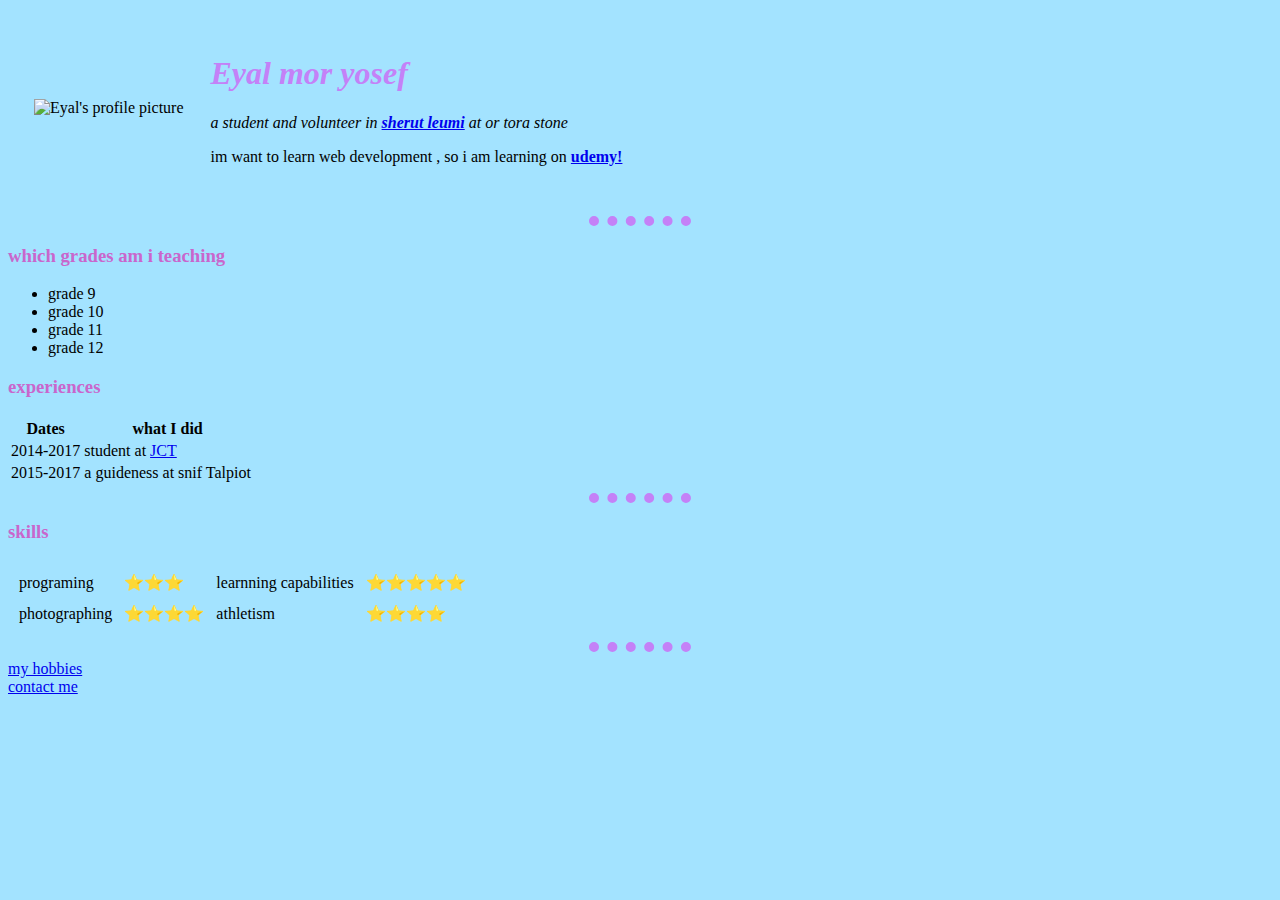
==== index.html @ efbfe40b "Add files via upload" ====
<!DOCTYPE html>
<html>
  <head>
    <meta charset="utf-8">
    <title>Eyal's personal site</title>

    <link rel="stylesheet" href="CSS/styles.css">

  </head>

  <body>

        <!-- picture and name-->
    <table cellspacing="25">
      <tr>
        <td><img src="images/eyal.png" alt="Eyal's profile picture" width="200" height="200"></td>
        <td><h1>Eyal mor yosef</h1>
          <p><em>a student and volunteer in <strong><a href="https://www.kolzchut.org.il/he/%D7%A9%D7%99%D7%A8%D7%95%D7%AA_%D7%9C%D7%90%D7%95%D7%9E%D7%99-%D7%90%D7%96%D7%A8%D7%97%D7%99">sherut leumi</a></strong> at or tora stone</em></p>
          <p>im want to learn web development , so i am learning on <strong><a href="https://www.udemy.com/">udemy!</a></strong> </p>
        </td>
      </tr>
    </table>
                       <!--taching -->
      <hr>
    <h3>which grades am i teaching</h3>

    <ul>
      <li>grade 9</li>
      <li>grade 10</li>
      <li>grade 11</li>
      <li>grade 12</li>
    </ul>
    <h3>experiences</h3>
    <table>
      <thead>
        <th>Dates</th>
        <th>what I did</th>
      </thead>
      <tbody>
        <tr>
          <td>2014-2017</td>
          <td>student at <a href="https://www.jct.ac.il/">JCT</a></td>
        </tr>
        <tr>
          <td>2015-2017</td>
          <td>a guideness at snif Talpiot</td>
        </tr>
      </tbody>
    </table>
<hr>

   <!--skills-->
    <h3>skills</h3>
    <table cellspacing=10>
      <tr>
        <td>programing </td>
        <td><span>⭐⭐⭐</span></td>
          <td>learnning capabilities </td>
          <td><span>⭐⭐⭐⭐⭐</span></td>
      </tr>
      <tr>
        <td>photographing </td>
        <td><span>⭐⭐⭐⭐</span></td>
        <td>athletism </td>
        <td> <span>⭐⭐⭐⭐</span> </td>
      </tr>
    </table>
    <hr>
    <!--hobbies link-->
 <a href="hobbies.html">my hobbies</a>
 <br>
 <!--detalis link-->
 <a href="contactDetails.html">contact me</a>
  </body>
</html>
---- CSS/styles.css ----
body  {
    background-color: #a3e3ff;
  }
  hr {

    border-style: none;
    border-top-style: dotted;
    border-color: #c481f7;
    border-width: 10px;

    width: 8%;
  }
  h1{
    color: #c481f7;
    font-style: italic;
  }
  h3{
    color: #c966cc;
  }
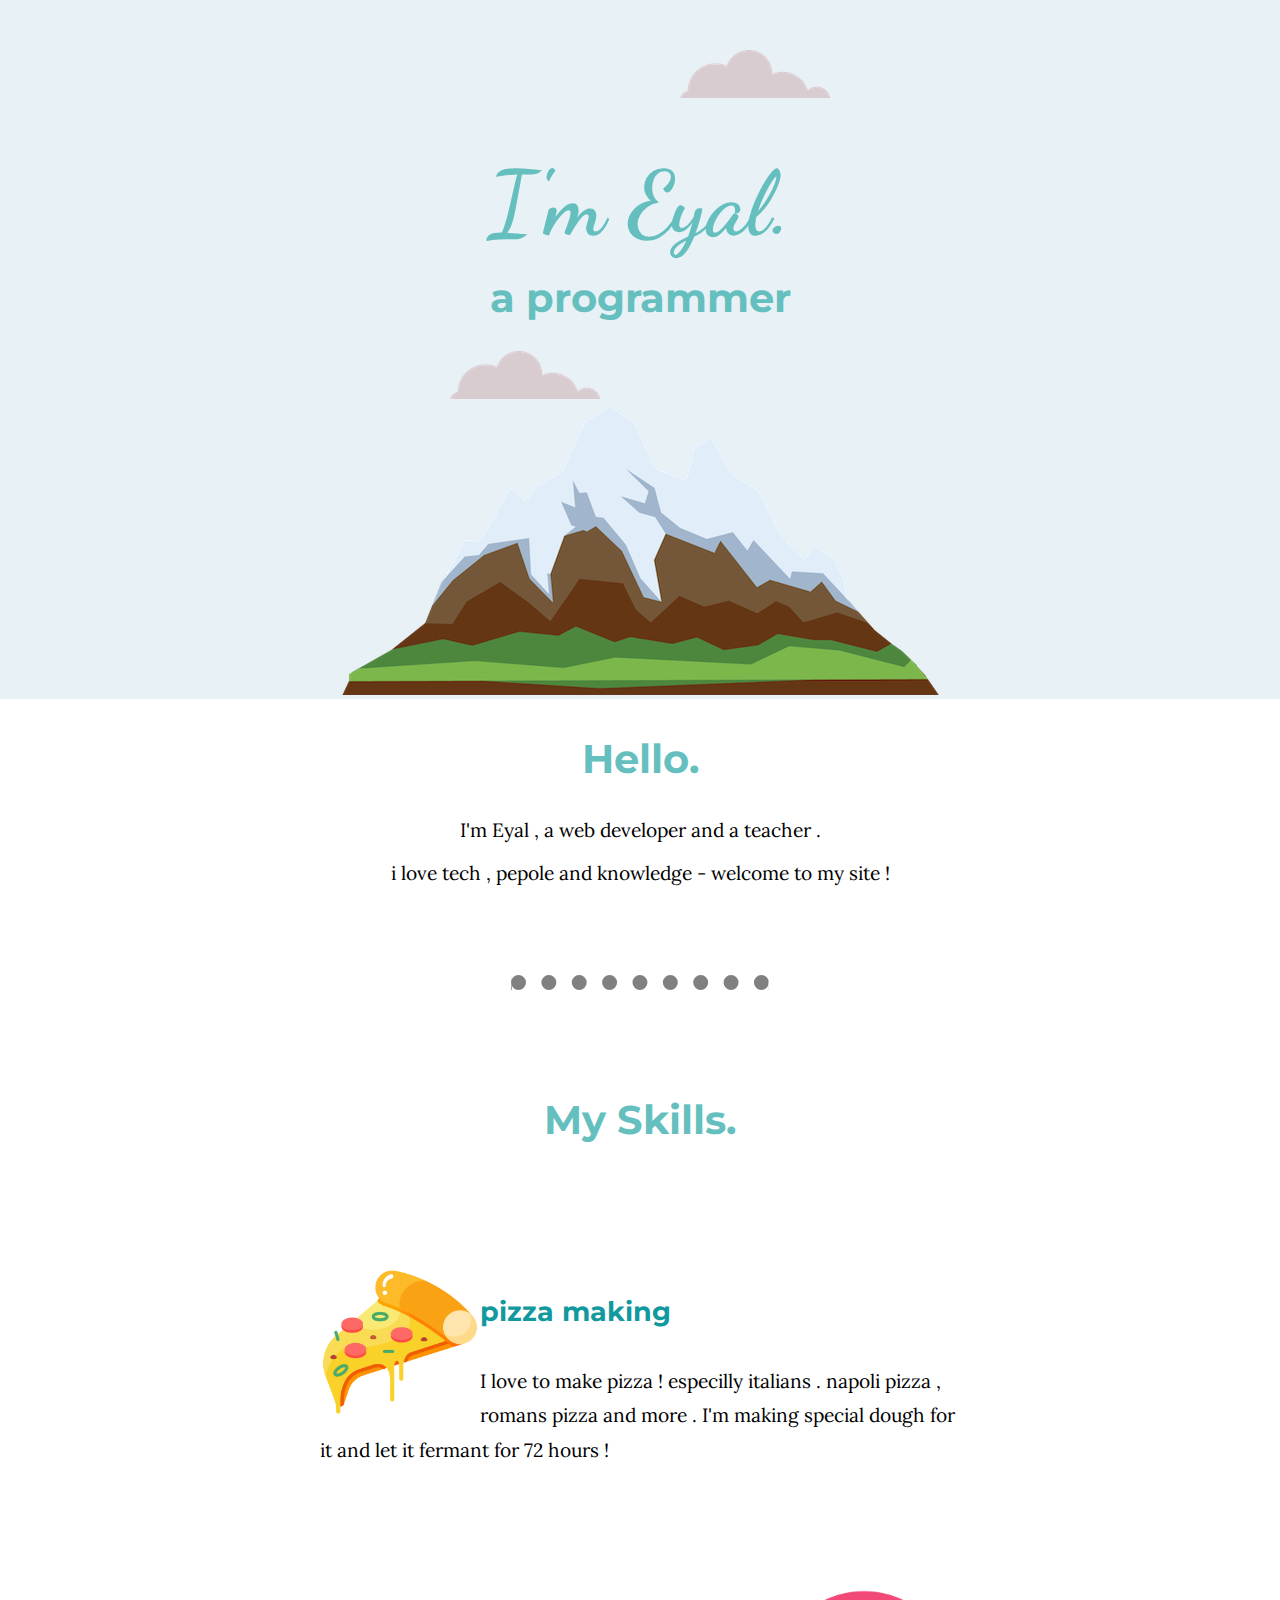
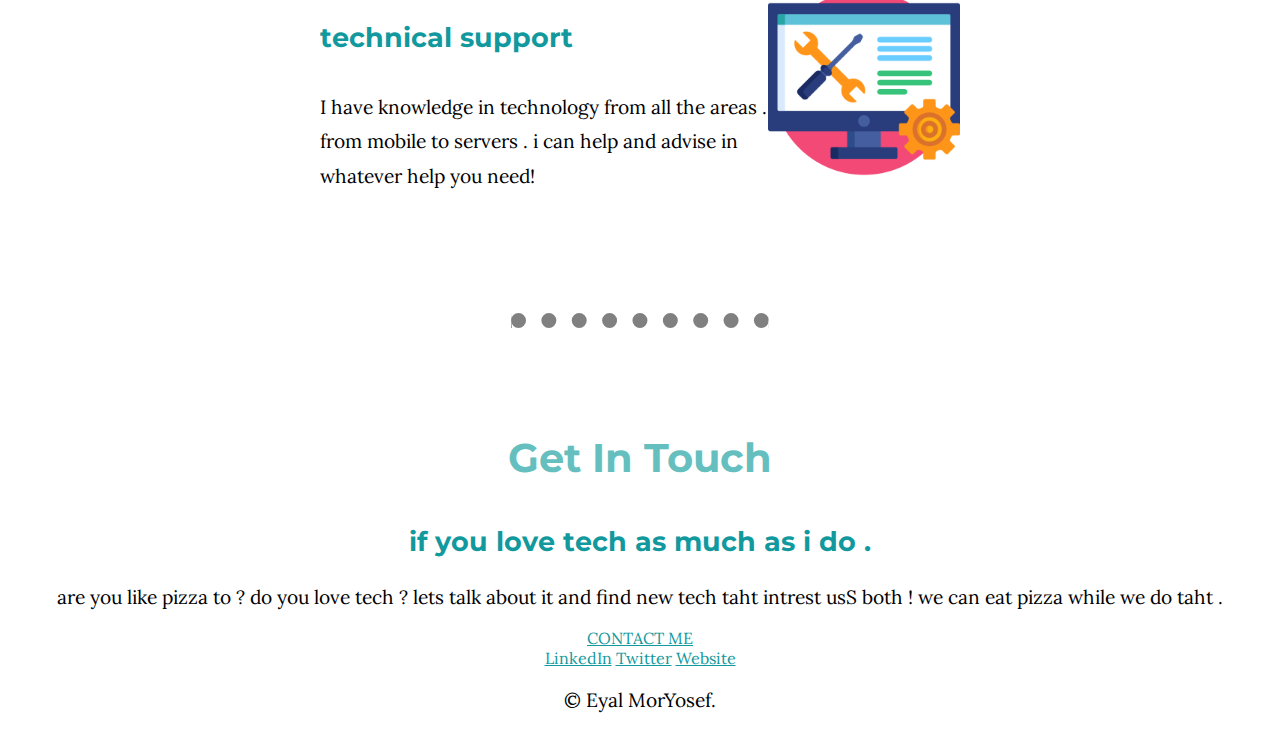
==== commit 816c6c07: "update number 3" ====
--- a/index.html
+++ b/index.html
@@ -1,75 +1,76 @@
 <!DOCTYPE html>
 <html>
-  <head>
-    <meta charset="utf-8">
-    <title>Eyal's personal site</title>
 
-    <link rel="stylesheet" href="CSS/styles.css">
+<head>
+  <meta charset="utf-8">
+  <title>Eyal MorYosef</title>
+  <link rel="stylesheet" href="css/styles.css">
+  <link rel="icon" href="favicon.ico">
+  <link rel="preconnect" href="https://fonts.googleapis.com">
+  <link rel="preconnect" href="https://fonts.gstatic.com" crossorigin>
+  <link href="https://fonts.googleapis.com/css2?family=Dancing+Script&family=Lora&family=Montserrat:wght@100&family=Source+Serif+Pro:wght@200&family=Tapestry&family=Water+Brush&display=swap" rel="stylesheet">
+</head>
 
-  </head>
+<body>
+  <div class="top-container">
+    <img class="top-cloud" src="images\cloud.png" alt="cloud">
+    <h1>I'm Eyal.</h1>
+    <h2>a programmer</h2>
+    <img class="bottom-cloud" src="images\cloud.png" alt="cloud">
+    <img src="images\mountain.png" alt="mountain">
+  </div>
 
-  <body>
 
-        <!-- picture and name-->
-    <table cellspacing="25">
-      <tr>
-        <td><img src="images/eyal.png" alt="Eyal's profile picture" width="200" height="200"></td>
-        <td><h1>Eyal mor yosef</h1>
-          <p><em>a student and volunteer in <strong><a href="https://www.kolzchut.org.il/he/%D7%A9%D7%99%D7%A8%D7%95%D7%AA_%D7%9C%D7%90%D7%95%D7%9E%D7%99-%D7%90%D7%96%D7%A8%D7%97%D7%99">sherut leumi</a></strong> at or tora stone</em></p>
-          <p>im want to learn web development , so i am learning on <strong><a href="https://www.udemy.com/">udemy!</a></strong> </p>
-        </td>
-      </tr>
-    </table>
-                       <!--taching -->
-      <hr>
-    <h3>which grades am i teaching</h3>
 
-    <ul>
-      <li>grade 9</li>
-      <li>grade 10</li>
-      <li>grade 11</li>
-      <li>grade 12</li>
-    </ul>
-    <h3>experiences</h3>
-    <table>
-      <thead>
-        <th>Dates</th>
-        <th>what I did</th>
-      </thead>
-      <tbody>
-        <tr>
-          <td>2014-2017</td>
-          <td>student at <a href="https://www.jct.ac.il/">JCT</a></td>
-        </tr>
-        <tr>
-          <td>2015-2017</td>
-          <td>a guideness at snif Talpiot</td>
-        </tr>
-      </tbody>
-    </table>
-<hr>
+  <div class="middle-container">
+    <div class="profile">
+      <img src="" alt="">
+      <h2>Hello.</h2>
+      <p>I'm Eyal , a web developer and a teacher .</p>
+      <p>i love tech , pepole and knowledge - welcome to my site !</p>
+    </div>
 
-   <!--skills-->
-    <h3>skills</h3>
-    <table cellspacing=10>
-      <tr>
-        <td>programing </td>
-        <td><span>⭐⭐⭐</span></td>
-          <td>learnning capabilities </td>
-          <td><span>⭐⭐⭐⭐⭐</span></td>
-      </tr>
-      <tr>
-        <td>photographing </td>
-        <td><span>⭐⭐⭐⭐</span></td>
-        <td>athletism </td>
-        <td> <span>⭐⭐⭐⭐</span> </td>
-      </tr>
-    </table>
+
     <hr>
-    <!--hobbies link-->
- <a href="hobbies.html">my hobbies</a>
- <br>
- <!--detalis link-->
- <a href="contactDetails.html">contact me</a>
-  </body>
+
+
+    <div class="skills">
+      <h2>My Skills.</h2>
+      <div class="skill-row clearfix">
+        <img class="pizza-image" src="images/pizza.png" alt="teacher">
+        <!--  <a class="image-refer-link clear-right" href="https://www.flaticon.com/free-icons/teaching" title="teaching icons">Teaching icons created by Freepik - Flaticon</a>-->
+        <h3>pizza making</h3>
+        <p>I love to make pizza ! especilly italians . napoli pizza , romans pizza and more . I'm making special dough for it and let it fermant for 72 hours !  </p>
+      </div>
+      <div class="skill-row clearfix">
+        <img class="tech-image" src="images/technical-support.png" alt="tech support">
+        <!--    <a class="image-refer-link clear-left" href="https://www.flaticon.com/free-icons/support" title="support icons">Support icons created by Freepik - Flaticon</a>-->
+        <h3>technical support</h3>
+        <p>I have knowledge in technology from all the areas . from mobile to servers . i can help and advise in whatever help you need!</p>
+      </div>
+    </div>
+
+
+  </div>
+
+  <hr>
+  <div class="contact-me">
+    <h2>Get In Touch</h2>
+    <h3>if you love tech as much as i do .</h3>
+    <p>are you like pizza to ? do you love tech ? lets talk about it and find new tech taht intrest usS both ! we can eat pizza while we do taht .</p>
+    <a class="btn" href="mailto:eyaloosh110@gmail.com">CONTACT ME</a>
+  </div>
+  </div>
+
+
+  <div class="bottom-container">
+    <a class="footer-link" href="https://www.linkedin.com/">LinkedIn</a>
+    <a class="footer-link" href="https://twitter.com/">Twitter</a>
+    <a class="footer-link" href="https://www.appbrewery.co/">Website</a>
+    <p>© Eyal MorYosef.</p>
+  </div>
+
+  </div>
+</body>
+
 </html>
--- a/css/styles.css
+++ b/css/styles.css
@@ -0,0 +1,86 @@
+body {
+  margin: 0;
+  text-align: center;
+  font-family: 'Lora', serif;
+}
+
+hr {
+  size: 1000px;
+  width: 20%;
+  border-bottom: none;
+  border-top: dotted;
+  border-top-width: 15px;
+  margin: 90px auto;
+}
+
+h1 {
+  margin: 50px auto 0px auto;
+  font-family: 'Dancing Script', cursive;
+  font-size: 90px;
+  color: #66BFBF;
+}
+
+.top-container {
+  background-color: #E8F1F5;
+  position: relative;
+  padding-top: 100px;
+}
+
+.middle-container {
+}
+
+.bottom-container {}
+
+.top-cloud {
+  position: absolute;
+  right: 450px;
+  top: 50px;
+}
+
+.bottom-cloud{
+  position: absolute;
+  bottom: 300px;
+  left: 450px;
+}
+
+h2 {
+  color: #66BFBF;
+  font-family: 'Montserrat', sans-serif;
+  font-size: 2.5rem;
+
+  line-height: 2;
+  margin-bottom: 0px;
+  margin-top: 0px;
+}
+
+h3 {
+  font-family: 'Montserrat', sans-serif;
+  color: #11999E;
+  font-size: 1.7rem;
+}
+
+a {
+  color: #11999E;
+}
+
+.skill-row {
+  width: 50%;
+  margin: 100px auto;
+  text-align: left;
+  line-height: 1.8;
+}
+
+.pizza-image {
+  float: left;
+  width: 25%;
+}
+
+.tech-image {
+  width: 30%;
+  float: right;
+}
+.clearfix {
+ overflow: auto;}
+p{
+  font-size: 1.2rem;
+}
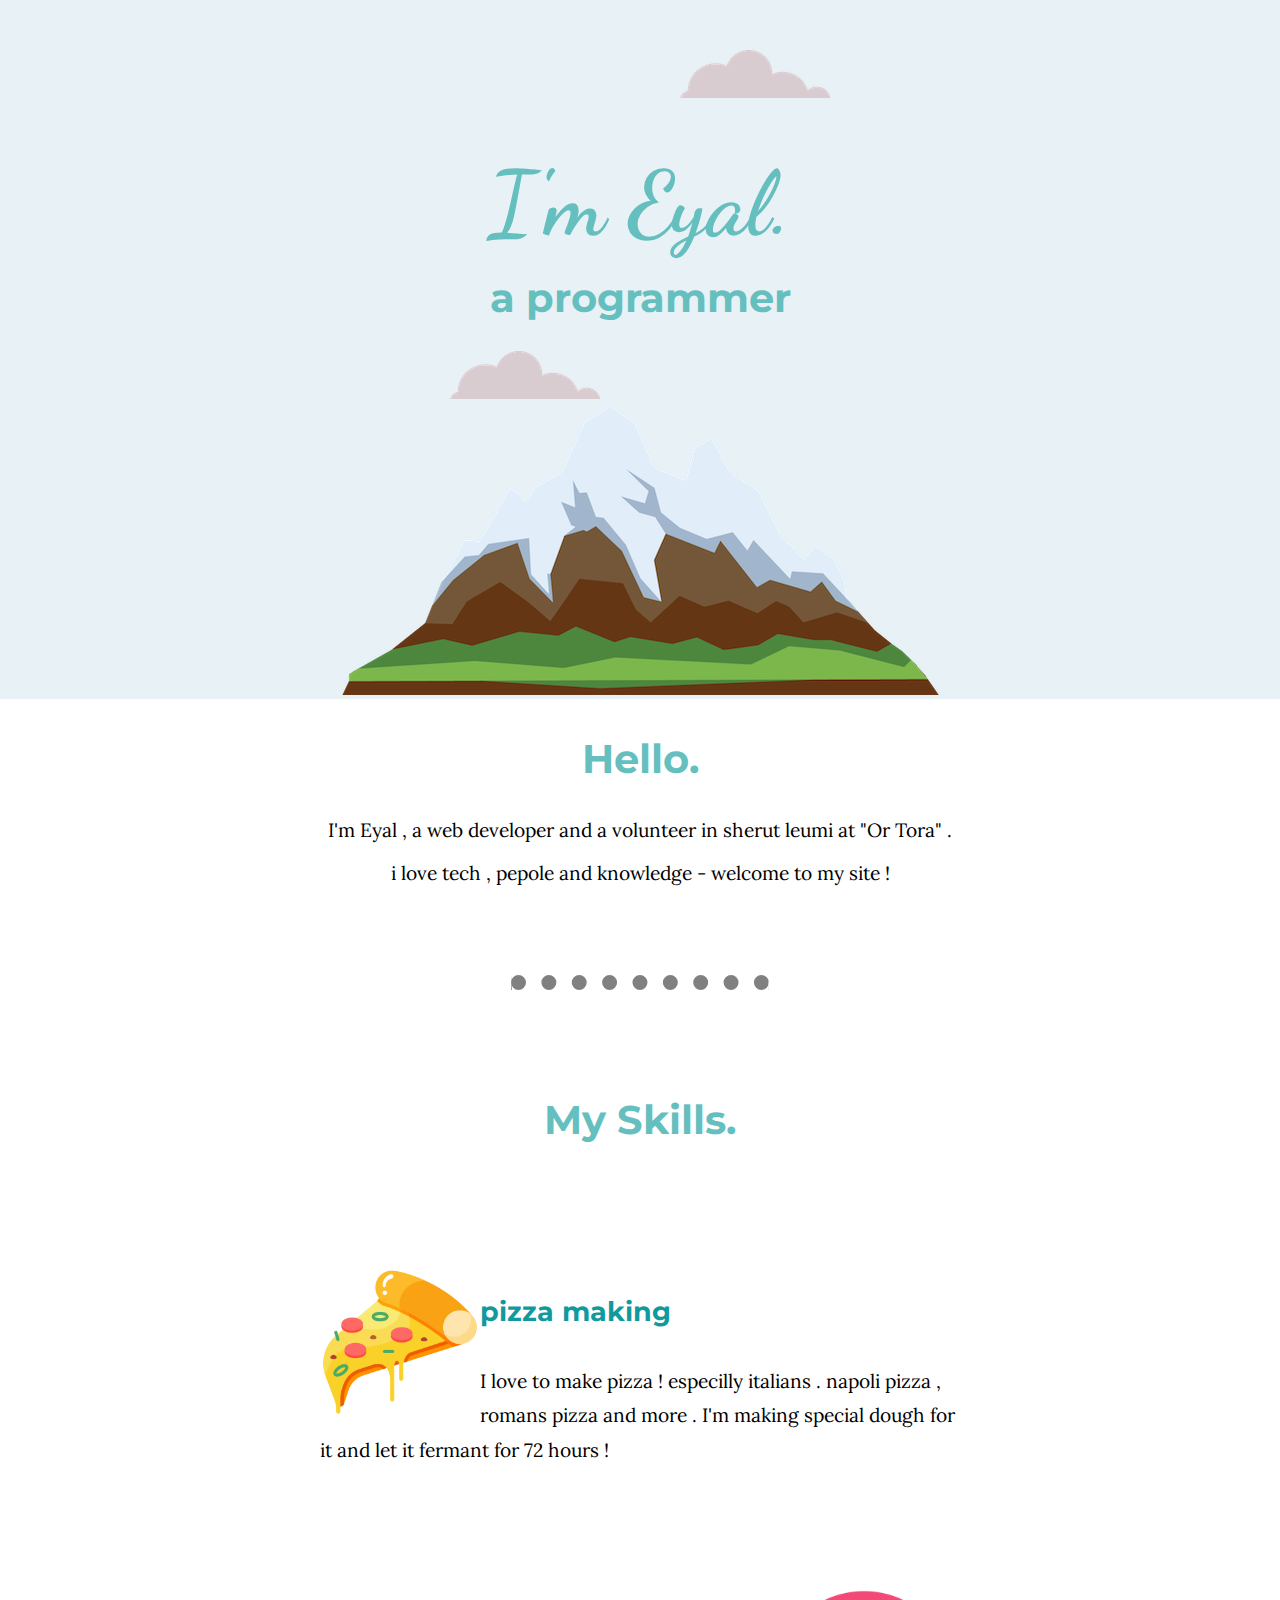
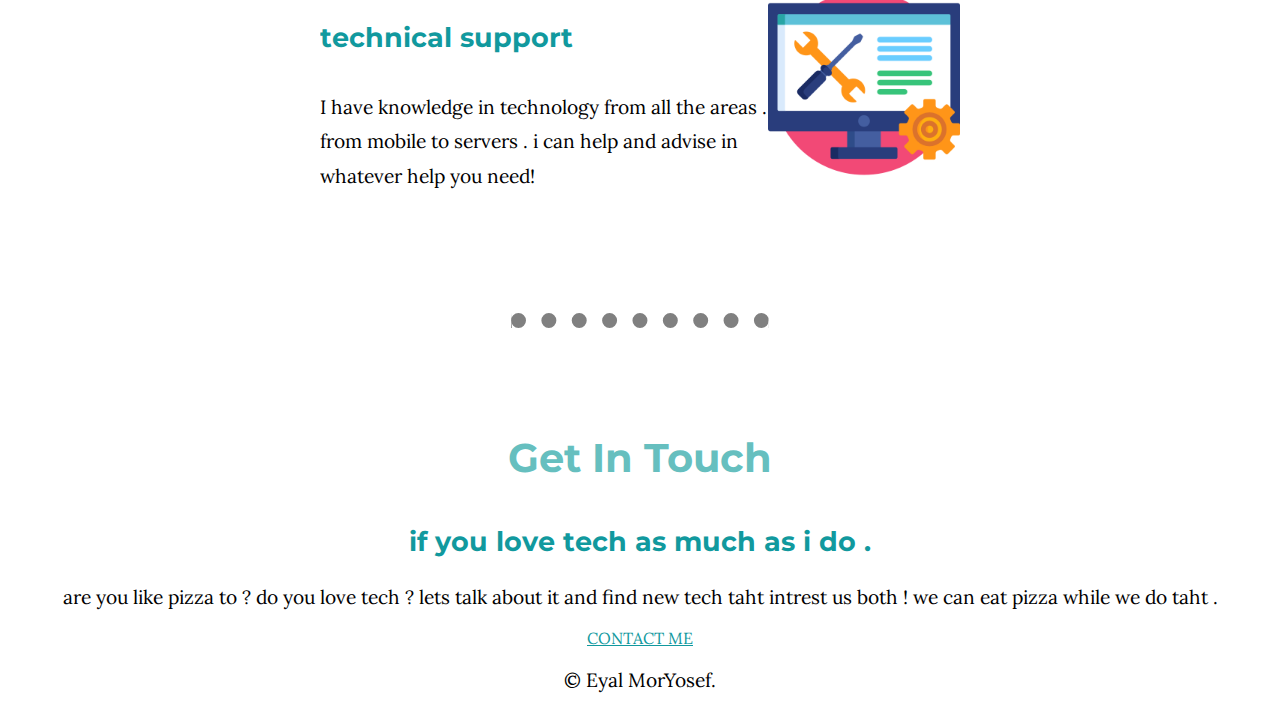
==== commit 97e83ad4: "Add files via upload" ====
--- a/index.html
+++ b/index.html
@@ -26,7 +26,7 @@
     <div class="profile">
       <img src="" alt="">
       <h2>Hello.</h2>
-      <p>I'm Eyal , a web developer and a teacher .</p>
+      <p>I'm Eyal , a web developer and a volunteer in sherut leumi at "Or Tora" .</p>
       <p>i love tech , pepole and knowledge - welcome to my site !</p>
     </div>
 
@@ -57,16 +57,13 @@
   <div class="contact-me">
     <h2>Get In Touch</h2>
     <h3>if you love tech as much as i do .</h3>
-    <p>are you like pizza to ? do you love tech ? lets talk about it and find new tech taht intrest usS both ! we can eat pizza while we do taht .</p>
+    <p>are you like pizza to ? do you love tech ? lets talk about it and find new tech taht intrest us both ! we can eat pizza while we do taht .</p>
     <a class="btn" href="mailto:eyaloosh110@gmail.com">CONTACT ME</a>
   </div>
   </div>
 
 
   <div class="bottom-container">
-    <a class="footer-link" href="https://www.linkedin.com/">LinkedIn</a>
-    <a class="footer-link" href="https://twitter.com/">Twitter</a>
-    <a class="footer-link" href="https://www.appbrewery.co/">Website</a>
     <p>© Eyal MorYosef.</p>
   </div>
 
